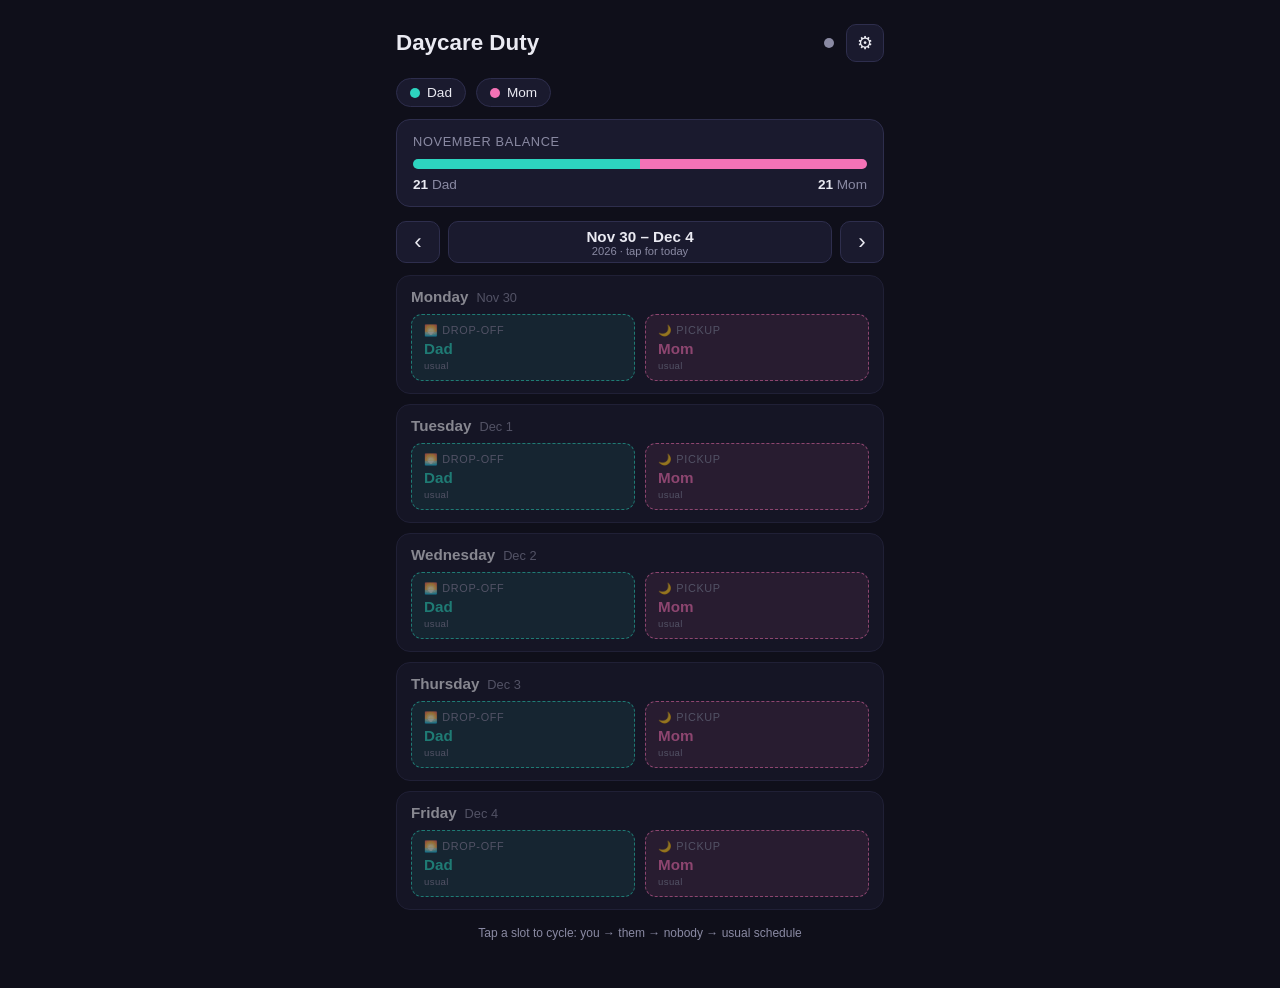
==== daycare/index.html @ ac2d7ca2 "Add Daycare Duty PWA for planning drop-off/pickup days Week-view planner where two parents claim mor" ====
<!DOCTYPE html>
<html lang="en">
<head>
  <meta charset="UTF-8">
  <meta name="viewport" content="width=device-width, initial-scale=1.0, user-scalable=no">
  <meta name="theme-color" content="#1a1a2e">
  <meta name="apple-mobile-web-app-capable" content="yes">
  <meta name="apple-mobile-web-app-status-bar-style" content="black-translucent">
  <meta name="apple-mobile-web-app-title" content="Daycare Duty">
  <link rel="manifest" href="manifest.json">
  <link rel="apple-touch-icon" href="icons/icon-192.png">
  <title>Daycare Duty</title>
  <link rel="stylesheet" href="style.css">
</head>
<body>
  <!-- PIN Lock Screen -->
  <div id="lockScreen" class="lock-screen hidden">
    <div class="lock-content">
      <div class="lock-icon">&#128274;</div>
      <h2>Daycare Duty</h2>
      <p id="lockHint">Enter your family PIN</p>
      <div class="pin-dots" id="pinDots"></div>
      <div class="pin-pad" id="pinPad"></div>
    </div>
  </div>

  <div id="app">
    <!-- Header -->
    <header class="header">
      <h1>Daycare Duty</h1>
      <div class="header-actions">
        <span class="sync-dot" id="syncDot" title="Sync status"></span>
        <button id="settingsBtn" class="icon-btn" aria-label="Settings">&#9881;</button>
      </div>
    </header>

    <!-- Parent legend -->
    <div class="legend" id="legend"></div>

    <!-- Month balance -->
    <section class="balance-card" id="balanceCard"></section>

    <!-- Week navigation -->
    <nav class="week-nav">
      <button class="nav-btn" id="prevWeek" aria-label="Previous week">&#8249;</button>
      <button class="week-label" id="weekLabel" title="Jump to today"></button>
      <button class="nav-btn" id="nextWeek" aria-label="Next week">&#8250;</button>
    </nav>

    <!-- Day list -->
    <section class="days" id="daysList"></section>

    <p class="tap-hint">Tap a slot to cycle: &#8203;you &#8594; them &#8594; nobody &#8594; usual schedule</p>

    <!-- Settings Modal -->
    <div class="modal-overlay" id="settingsModal">
      <div class="modal">
        <div class="modal-header">
          <h3>Settings</h3>
          <button class="close-btn" id="closeSettingsModal">&times;</button>
        </div>
        <div class="settings-content">

          <h4 class="section-title">Parents</h4>
          <div class="form-group parent-row">
            <span class="color-chip chip-p1"></span>
            <input type="text" id="nameP1" maxlength="14" placeholder="Parent 1">
          </div>
          <div class="form-group parent-row">
            <span class="color-chip chip-p2"></span>
            <input type="text" id="nameP2" maxlength="14" placeholder="Parent 2">
          </div>

          <h4 class="section-title">Typical week</h4>
          <p class="section-hint">Your usual schedule. Days auto-fill from this; tap slots on the calendar to override.</p>
          <div class="defaults-grid" id="defaultsGrid"></div>

          <h4 class="section-title">Weekends</h4>
          <label class="toggle-row">
            <input type="checkbox" id="showWeekends">
            <span>Show Saturday &amp; Sunday</span>
          </label>

          <h4 class="section-title">Family PIN</h4>
          <p class="section-hint">Locks the app on this and your partner's phone.</p>
          <button class="submit-btn secondary" id="setPinBtn">Set PIN</button>
          <button class="submit-btn danger hidden" id="removePinBtn">Remove PIN</button>

          <h4 class="section-title">Sync with your partner</h4>
          <p class="section-hint">
            Syncs through a <strong>private</strong> GitHub repo so only you two can read it.
            See the setup guide linked below.
          </p>
          <div class="form-group">
            <label for="syncRepo">Private repo (owner/name)</label>
            <input type="text" id="syncRepo" placeholder="e.g. novapiet/daycare-data" autocapitalize="off" autocorrect="off">
          </div>
          <div class="form-group">
            <label for="syncToken">Fine-grained access token</label>
            <input type="password" id="syncToken" placeholder="github_pat_..." autocapitalize="off" autocorrect="off">
          </div>
          <button class="submit-btn" id="connectSyncBtn">Connect &amp; Sync</button>
          <button class="submit-btn secondary hidden" id="syncNowBtn">Sync Now</button>
          <button class="submit-btn danger hidden" id="disconnectSyncBtn">Disconnect Sync</button>
          <p class="sync-status" id="syncStatus"></p>
          <p class="section-hint">
            <a href="https://github.com/novapiet/claude/blob/main/daycare/README.md" target="_blank" rel="noopener">Setup guide &#8599;</a>
          </p>

          <h4 class="section-title">Backup</h4>
          <button class="submit-btn secondary" id="exportDataBtn">Export Data (JSON)</button>
          <button class="submit-btn secondary" id="importDataBtn">Import Data</button>
          <input type="file" id="importFile" accept=".json" style="display:none">
        </div>
      </div>
    </div>

    <!-- PIN setup modal -->
    <div class="modal-overlay" id="pinModal">
      <div class="modal">
        <div class="modal-header">
          <h3 id="pinModalTitle">Set Family PIN</h3>
          <button class="close-btn" id="closePinModal">&times;</button>
        </div>
        <form id="pinForm">
          <div class="form-group">
            <label for="pinInput">New PIN (4&#8211;6 digits)</label>
            <input type="password" id="pinInput" inputmode="numeric" pattern="[0-9]{4,6}" minlength="4" maxlength="6" required>
          </div>
          <div class="form-group">
            <label for="pinConfirm">Confirm PIN</label>
            <input type="password" id="pinConfirm" inputmode="numeric" pattern="[0-9]{4,6}" minlength="4" maxlength="6" required>
          </div>
          <button type="submit" class="submit-btn">Save PIN</button>
        </form>
      </div>
    </div>
  </div>

  <script src="app.js"></script>
</body>
</html>
---- daycare/style.css ----
* {
  margin: 0;
  padding: 0;
  box-sizing: border-box;
  -webkit-tap-highlight-color: transparent;
}

:root {
  --bg: #0f0f1a;
  --card: #1a1a2e;
  --card-2: #232340;
  --text: #eaeaf2;
  --muted: #8a8aa3;
  --border: #2e2e4d;
  --p1: #2dd4bf;
  --p2: #f472b6;
  --p1-dim: rgba(45, 212, 191, 0.16);
  --p2-dim: rgba(244, 114, 182, 0.16);
  --accent: #6366f1;
  --danger: #ef4444;
}

html, body {
  background: var(--bg);
  color: var(--text);
  font-family: -apple-system, BlinkMacSystemFont, 'Segoe UI', Roboto, sans-serif;
  min-height: 100%;
}

.hidden { display: none !important; }

#app {
  max-width: 520px;
  margin: 0 auto;
  padding: 16px 16px 48px;
}

/* Header */
.header {
  display: flex;
  justify-content: space-between;
  align-items: center;
  padding: 8px 0 16px;
}

.header h1 { font-size: 1.4rem; font-weight: 700; }

.header-actions {
  display: flex;
  align-items: center;
  gap: 12px;
}

.sync-dot {
  width: 10px;
  height: 10px;
  border-radius: 50%;
  background: var(--muted);
}
.sync-dot.ok { background: #34d399; }
.sync-dot.busy { background: #fbbf24; animation: pulse 1s infinite; }
.sync-dot.error { background: var(--danger); }

@keyframes pulse {
  50% { opacity: 0.4; }
}

.icon-btn {
  background: var(--card);
  border: 1px solid var(--border);
  color: var(--text);
  font-size: 1.1rem;
  width: 38px;
  height: 38px;
  border-radius: 10px;
  cursor: pointer;
}

/* Legend */
.legend {
  display: flex;
  gap: 10px;
  margin-bottom: 12px;
}

.legend-chip {
  display: flex;
  align-items: center;
  gap: 7px;
  background: var(--card);
  border: 1px solid var(--border);
  border-radius: 999px;
  padding: 6px 13px;
  font-size: 0.85rem;
}

.legend-chip .dot {
  width: 10px;
  height: 10px;
  border-radius: 50%;
}

/* Balance card */
.balance-card {
  background: var(--card);
  border: 1px solid var(--border);
  border-radius: 14px;
  padding: 14px 16px;
  margin-bottom: 14px;
}

.balance-title {
  font-size: 0.8rem;
  color: var(--muted);
  text-transform: uppercase;
  letter-spacing: 0.05em;
  margin-bottom: 10px;
}

.balance-bar {
  display: flex;
  height: 10px;
  border-radius: 5px;
  overflow: hidden;
  background: var(--card-2);
  margin-bottom: 8px;
}

.balance-bar .seg-p1 { background: var(--p1); }
.balance-bar .seg-p2 { background: var(--p2); }

.balance-counts {
  display: flex;
  justify-content: space-between;
  font-size: 0.85rem;
  color: var(--muted);
}

.balance-counts strong { color: var(--text); }

/* Week nav */
.week-nav {
  display: flex;
  align-items: center;
  gap: 8px;
  margin-bottom: 12px;
}

.nav-btn {
  background: var(--card);
  border: 1px solid var(--border);
  color: var(--text);
  font-size: 1.4rem;
  line-height: 1;
  width: 44px;
  height: 42px;
  border-radius: 10px;
  cursor: pointer;
  flex-shrink: 0;
}

.week-label {
  flex: 1;
  background: var(--card);
  border: 1px solid var(--border);
  color: var(--text);
  font-size: 0.95rem;
  font-weight: 600;
  height: 42px;
  border-radius: 10px;
  cursor: pointer;
}

.week-label .sub {
  display: block;
  font-size: 0.7rem;
  font-weight: 400;
  color: var(--muted);
}

/* Day rows */
.days {
  display: flex;
  flex-direction: column;
  gap: 10px;
}

.day-card {
  background: var(--card);
  border: 1px solid var(--border);
  border-radius: 14px;
  padding: 12px 14px;
}

.day-card.today {
  border-color: var(--accent);
  box-shadow: 0 0 0 1px var(--accent);
}

.day-card.past { opacity: 0.55; }

.day-head {
  display: flex;
  align-items: baseline;
  gap: 8px;
  margin-bottom: 9px;
}

.day-name { font-weight: 700; font-size: 0.95rem; }
.day-date { color: var(--muted); font-size: 0.8rem; }
.today-tag {
  margin-left: auto;
  font-size: 0.65rem;
  font-weight: 700;
  color: var(--accent);
  text-transform: uppercase;
  letter-spacing: 0.08em;
}

.slot-row {
  display: flex;
  gap: 10px;
}

.slot {
  flex: 1;
  display: flex;
  flex-direction: column;
  align-items: flex-start;
  gap: 3px;
  background: var(--card-2);
  border: 1.5px solid var(--border);
  border-radius: 11px;
  padding: 9px 12px;
  cursor: pointer;
  color: var(--text);
  font-family: inherit;
  text-align: left;
  min-height: 58px;
}

.slot .slot-label {
  font-size: 0.68rem;
  color: var(--muted);
  text-transform: uppercase;
  letter-spacing: 0.06em;
}

.slot .slot-owner {
  font-size: 0.95rem;
  font-weight: 700;
}

.slot.owner-p1 { background: var(--p1-dim); border-color: var(--p1); }
.slot.owner-p1 .slot-owner { color: var(--p1); }
.slot.owner-p2 { background: var(--p2-dim); border-color: var(--p2); }
.slot.owner-p2 .slot-owner { color: var(--p2); }
.slot.owner-none .slot-owner { color: var(--muted); font-weight: 400; }

.slot.is-default { border-style: dashed; }
.slot .auto-tag {
  font-size: 0.6rem;
  color: var(--muted);
  letter-spacing: 0.04em;
}

.tap-hint {
  margin-top: 16px;
  text-align: center;
  font-size: 0.75rem;
  color: var(--muted);
}

/* Modals */
.modal-overlay {
  position: fixed;
  inset: 0;
  background: rgba(0, 0, 0, 0.65);
  display: none;
  align-items: flex-end;
  justify-content: center;
  z-index: 50;
}

.modal-overlay.open { display: flex; }

.modal {
  background: var(--card);
  border: 1px solid var(--border);
  border-radius: 18px 18px 0 0;
  width: 100%;
  max-width: 520px;
  max-height: 88vh;
  overflow-y: auto;
  padding: 18px 18px 32px;
}

.modal-header {
  display: flex;
  justify-content: space-between;
  align-items: center;
  margin-bottom: 14px;
}

.modal-header h3 { font-size: 1.1rem; }

.close-btn {
  background: none;
  border: none;
  color: var(--muted);
  font-size: 1.6rem;
  cursor: pointer;
  line-height: 1;
}

.section-title {
  font-size: 0.78rem;
  color: var(--muted);
  text-transform: uppercase;
  letter-spacing: 0.06em;
  margin: 20px 0 8px;
}

.section-hint {
  font-size: 0.8rem;
  color: var(--muted);
  margin-bottom: 10px;
  line-height: 1.45;
}

.section-hint a { color: var(--accent); }

.form-group { margin-bottom: 12px; }

.form-group label {
  display: block;
  font-size: 0.8rem;
  color: var(--muted);
  margin-bottom: 5px;
}

.form-group input, .form-group select, .defaults-grid select {
  width: 100%;
  background: var(--card-2);
  border: 1px solid var(--border);
  border-radius: 9px;
  color: var(--text);
  font-size: 0.95rem;
  padding: 10px 12px;
  font-family: inherit;
}

.parent-row {
  display: flex;
  align-items: center;
  gap: 10px;
}

.parent-row input { flex: 1; }

.color-chip {
  width: 22px;
  height: 22px;
  border-radius: 50%;
  flex-shrink: 0;
}
.chip-p1 { background: var(--p1); }
.chip-p2 { background: var(--p2); }

.defaults-grid {
  display: grid;
  grid-template-columns: 44px 1fr 1fr;
  gap: 7px;
  align-items: center;
}

.defaults-grid .grid-head {
  font-size: 0.7rem;
  color: var(--muted);
  text-transform: uppercase;
  text-align: center;
}

.defaults-grid .day-label {
  font-size: 0.85rem;
  font-weight: 600;
}

.toggle-row {
  display: flex;
  align-items: center;
  gap: 10px;
  font-size: 0.9rem;
  cursor: pointer;
}

.toggle-row input { width: 18px; height: 18px; accent-color: var(--accent); }

.submit-btn {
  width: 100%;
  background: var(--accent);
  border: none;
  border-radius: 10px;
  color: #fff;
  font-size: 0.95rem;
  font-weight: 600;
  padding: 12px;
  cursor: pointer;
  margin-bottom: 8px;
  font-family: inherit;
}

.submit-btn.secondary {
  background: var(--card-2);
  border: 1px solid var(--border);
  color: var(--text);
}

.submit-btn.danger {
  background: rgba(239, 68, 68, 0.15);
  border: 1px solid var(--danger);
  color: var(--danger);
}

.sync-status {
  font-size: 0.8rem;
  color: var(--muted);
  min-height: 1.2em;
  margin-top: 4px;
}

.sync-status.ok { color: #34d399; }
.sync-status.error { color: var(--danger); }

/* Lock screen */
.lock-screen {
  position: fixed;
  inset: 0;
  background: var(--bg);
  z-index: 100;
  display: flex;
  align-items: center;
  justify-content: center;
}

.lock-content {
  text-align: center;
  width: 280px;
}

.lock-icon { font-size: 2.4rem; margin-bottom: 8px; }
.lock-content h2 { margin-bottom: 4px; }
.lock-content p { color: var(--muted); font-size: 0.85rem; margin-bottom: 18px; }
.lock-content p.shake { color: var(--danger); }

.pin-dots {
  display: flex;
  justify-content: center;
  gap: 12px;
  margin-bottom: 22px;
  min-height: 14px;
}

.pin-dots .pd {
  width: 13px;
  height: 13px;
  border-radius: 50%;
  border: 1.5px solid var(--muted);
}

.pin-dots .pd.fill { background: var(--text); border-color: var(--text); }

.pin-pad {
  display: grid;
  grid-template-columns: repeat(3, 1fr);
  gap: 12px;
}

.pin-pad button {
  background: var(--card);
  border: 1px solid var(--border);
  border-radius: 50%;
  color: var(--text);
  font-size: 1.3rem;
  width: 72px;
  aspect-ratio: 1;
  justify-self: center;
  cursor: pointer;
  font-family: inherit;
}

.pin-pad button:active { background: var(--card-2); }
.pin-pad button.ghost { visibility: hidden; }

@media (min-width: 600px) {
  .modal-overlay { align-items: center; }
  .modal { border-radius: 18px; }
}
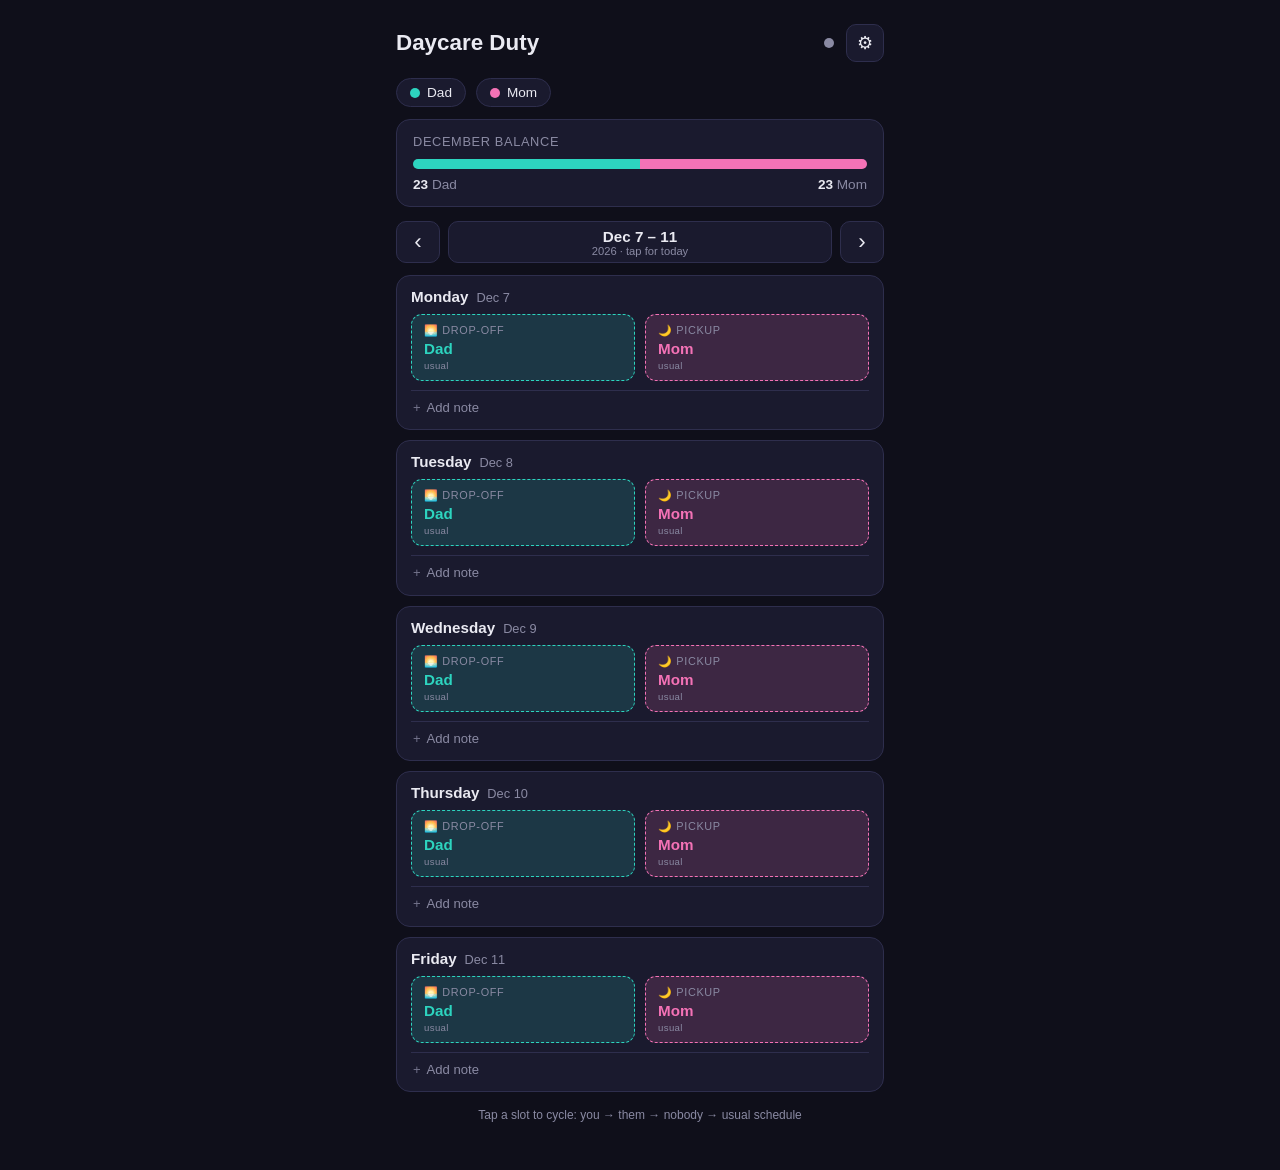
==== commit 6cece546: "Add per-day notes and unassigned-slot alerts - Per-day notes: attach a short note to any day (e.g. '" ====
--- a/daycare/index.html
+++ b/daycare/index.html
@@ -10,7 +10,7 @@
   <link rel="manifest" href="manifest.json">
   <link rel="apple-touch-icon" href="icons/icon-192.png">
   <title>Daycare Duty</title>
-  <link rel="stylesheet" href="style.css">
+  <link rel="stylesheet" href="style.css?v=5">
 </head>
 <body>
   <!-- PIN Lock Screen -->
@@ -36,6 +36,9 @@
 
     <!-- Parent legend -->
     <div class="legend" id="legend"></div>
+
+    <!-- Unassigned-slot warning -->
+    <button class="alert-banner hidden" id="alertBanner"></button>
 
     <!-- Month balance -->
     <section class="balance-card" id="balanceCard"></section>
@@ -104,7 +107,7 @@
           <button class="submit-btn danger hidden" id="disconnectSyncBtn">Disconnect Sync</button>
           <p class="sync-status" id="syncStatus"></p>
           <p class="section-hint">
-            <a href="https://github.com/novapiet/claude/blob/main/daycare/README.md" target="_blank" rel="noopener">Setup guide &#8599;</a>
+            <a href="https://github.com/Novapiet/Claude/blob/main/daycare/README.md" target="_blank" rel="noopener">Setup guide &#8599;</a>
           </p>
 
           <h4 class="section-title">Backup</h4>
@@ -112,6 +115,24 @@
           <button class="submit-btn secondary" id="importDataBtn">Import Data</button>
           <input type="file" id="importFile" accept=".json" style="display:none">
         </div>
+      </div>
+    </div>
+
+    <!-- Note modal -->
+    <div class="modal-overlay" id="noteModal">
+      <div class="modal">
+        <div class="modal-header">
+          <h3 id="noteModalTitle">Note</h3>
+          <button class="close-btn" id="closeNoteModal">&times;</button>
+        </div>
+        <form id="noteForm">
+          <div class="form-group">
+            <label for="noteText">Note for this day</label>
+            <textarea id="noteText" rows="3" maxlength="200" placeholder="e.g. early pickup 4pm — dentist"></textarea>
+          </div>
+          <button type="submit" class="submit-btn">Save note</button>
+          <button type="button" class="submit-btn danger hidden" id="removeNoteBtn">Remove note</button>
+        </form>
       </div>
     </div>
 
@@ -137,6 +158,6 @@
     </div>
   </div>
 
-  <script src="app.js"></script>
+  <script src="app.js?v=5"></script>
 </body>
 </html>
--- a/daycare/style.css
+++ b/daycare/style.css
@@ -264,6 +264,56 @@
   letter-spacing: 0.04em;
 }
 
+.day-note {
+  display: block;
+  width: 100%;
+  margin-top: 9px;
+  background: none;
+  border: none;
+  border-top: 1px solid var(--border);
+  padding: 8px 2px 0;
+  text-align: left;
+  font-family: inherit;
+  font-size: 0.82rem;
+  color: var(--muted);
+  cursor: pointer;
+  line-height: 1.4;
+}
+
+.day-note.has-note { color: var(--text); }
+
+.day-note .note-icon { opacity: 0.8; margin-right: 3px; }
+
+#noteText {
+  width: 100%;
+  background: var(--card-2);
+  border: 1px solid var(--border);
+  border-radius: 9px;
+  color: var(--text);
+  font-size: 0.95rem;
+  font-family: inherit;
+  padding: 10px 12px;
+  resize: vertical;
+}
+
+.alert-banner {
+  display: block;
+  width: 100%;
+  text-align: left;
+  font-family: inherit;
+  background: rgba(239, 68, 68, 0.12);
+  border: 1px solid var(--danger);
+  border-radius: 11px;
+  color: #fca5a5;
+  font-size: 0.85rem;
+  line-height: 1.4;
+  padding: 10px 13px;
+  margin-bottom: 14px;
+  cursor: pointer;
+}
+
+.alert-banner .alert-icon { margin-right: 4px; }
+
 .tap-hint {
   margin-top: 16px;
   text-align: center;
